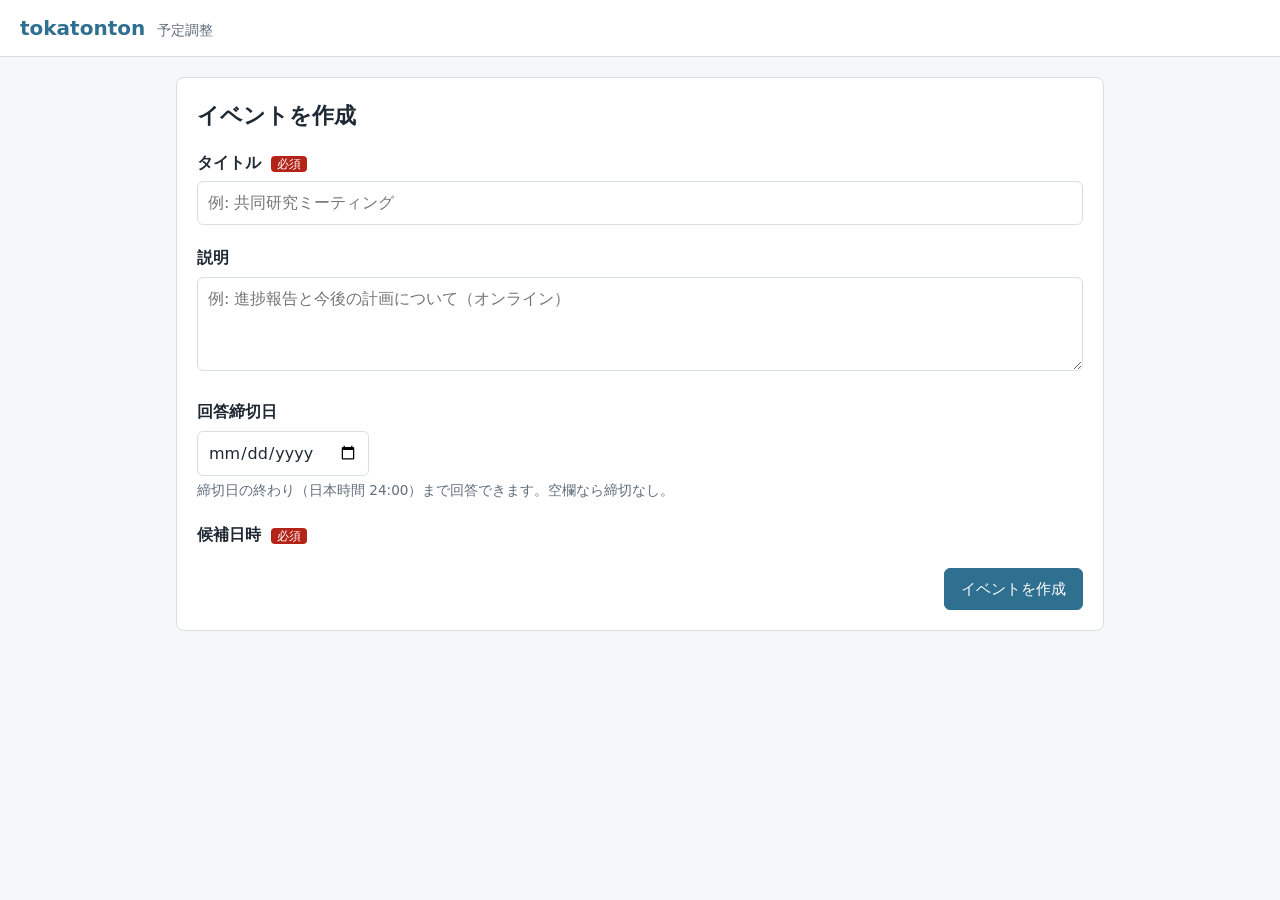
==== docs/index.html @ d165a8d4 "イベント作成・編集画面を追加 Co-Authored-By: Claude Opus 5.5 <noreply@anthropic.com> Claude-Session: https://claud" ====
<!DOCTYPE html>
<html lang="ja">
<head>
  <meta charset="UTF-8">
  <meta name="viewport" content="width=device-width, initial-scale=1">
  <meta name="referrer" content="no-referrer">
  <title>tokatonton - 予定調整</title>
  <link rel="stylesheet" href="css/style.css">
  <script type="module" src="js/create.js"></script>
</head>
<body>
  <header class="site-header">
    <a class="site-title" href="index.html">tokatonton</a>
    <span class="site-subtitle">予定調整</span>
  </header>

  <main class="container">
    <div id="message"></div>

    <section id="form-section" class="card">
      <h1 id="form-title">イベントを作成</h1>
      <form id="event-form" novalidate>
        <div class="field">
          <label for="title">タイトル <span class="required">必須</span></label>
          <input id="title" name="title" type="text" maxlength="200" required
                 placeholder="例: 共同研究ミーティング">
        </div>

        <div class="field">
          <label for="description">説明</label>
          <textarea id="description" name="description" rows="3" maxlength="5000"
                    placeholder="例: 進捗報告と今後の計画について（オンライン）"></textarea>
        </div>

        <div class="field">
          <label for="deadline">回答締切日</label>
          <input id="deadline" name="deadline" type="date">
          <p class="hint">締切日の終わり（日本時間 24:00）まで回答できます。空欄なら締切なし。</p>
        </div>

        <div class="field">
          <label>候補日時 <span class="required">必須</span></label>
          <div id="candidate-editor"></div>
        </div>

        <div id="form-error" class="field-error" role="alert"></div>

        <div class="actions">
          <a id="cancel-link" class="btn btn-secondary" hidden>キャンセル</a>
          <button id="submit-button" class="btn btn-primary" type="submit">イベントを作成</button>
        </div>
      </form>
    </section>

    <section id="result-section" class="card" hidden>
      <h1>イベントを作成しました</h1>

      <div class="url-box">
        <h2>参加者に送る URL</h2>
        <p class="hint">この URL を共同研究者に送ってください。URL を知っている人は誰でも回答できます。</p>
        <div class="url-row">
          <input id="share-url" type="text" readonly>
          <button id="copy-share" class="btn" type="button">コピー</button>
        </div>
      </div>

      <div class="url-box url-box-admin">
        <h2>幹事用 URL（他の人には教えないでください）</h2>
        <p class="hint">イベントの編集・日程の確定・削除ができます。なくすと再発行できないので保存しておいてください。</p>
        <div class="url-row">
          <input id="admin-url" type="text" readonly>
          <button id="copy-admin" class="btn" type="button">コピー</button>
        </div>
      </div>

      <div class="actions">
        <a id="open-event" class="btn btn-primary">イベントのページを開く</a>
      </div>
    </section>

    <section id="history-section" class="card" hidden>
      <h2>このブラウザで作成したイベント</h2>
      <ul id="history-list" class="history-list"></ul>
    </section>
  </main>
</body>
</html>
---- docs/css/style.css ----
/* tokatonton のスタイル */

:root {
  --color-text: #1f2933;
  --color-muted: #616e7c;
  --color-border: #d9dee3;
  --color-bg: #f5f7f9;
  --color-card: #ffffff;
  --color-primary: #2f6f8f;
  --color-primary-dark: #245a74;
  --color-danger: #b42318;
  --color-yes: #1e7a4c;
  --color-yes-bg: #e6f4ec;
  --color-maybe: #9a6b00;
  --color-maybe-bg: #fdf3d7;
  --color-no: #7b8794;
  --color-no-bg: #eef1f4;
  --color-best-bg: #f0f9f3;
  --color-decided-bg: #e5f0f7;
  --radius: 8px;
}

* {
  box-sizing: border-box;
}

body {
  margin: 0;
  font-family: system-ui, -apple-system, "Hiragino Sans", "Noto Sans JP", "Yu Gothic UI", sans-serif;
  line-height: 1.6;
  color: var(--color-text);
  background: var(--color-bg);
}

h1 {
  margin: 0 0 16px;
  font-size: 1.4rem;
}

h2 {
  margin: 0 0 12px;
  font-size: 1.1rem;
}

a {
  color: var(--color-primary);
}

[hidden] {
  display: none !important;
}

/* --- レイアウト --- */

.site-header {
  display: flex;
  align-items: baseline;
  gap: 12px;
  padding: 12px 20px;
  background: var(--color-card);
  border-bottom: 1px solid var(--color-border);
}

.site-title {
  font-size: 1.25rem;
  font-weight: 700;
  color: var(--color-primary);
  text-decoration: none;
}

.site-subtitle {
  font-size: 0.9rem;
  color: var(--color-muted);
}

.container {
  max-width: 960px;
  margin: 0 auto;
  padding: 20px 16px 60px;
}

.card {
  margin-bottom: 20px;
  padding: 20px;
  background: var(--color-card);
  border: 1px solid var(--color-border);
  border-radius: var(--radius);
}

.card-admin {
  border-color: #b9d3e1;
  background: #f7fbfd;
}

.section-header {
  display: flex;
  align-items: center;
  justify-content: space-between;
  gap: 12px;
  margin-bottom: 12px;
}

.section-header h2 {
  margin: 0;
}

/* --- フォーム --- */

.field {
  margin-bottom: 20px;
}

.field > label {
  display: block;
  margin-bottom: 6px;
  font-weight: 600;
}

.required {
  margin-left: 4px;
  padding: 1px 6px;
  font-size: 0.75rem;
  font-weight: 400;
  color: #fff;
  background: var(--color-danger);
  border-radius: 4px;
}

input[type="text"],
input[type="date"],
input[type="time"],
textarea {
  width: 100%;
  padding: 8px 10px;
  font: inherit;
  color: inherit;
  background: #fff;
  border: 1px solid var(--color-border);
  border-radius: 6px;
}

input[type="date"],
input[type="time"] {
  width: auto;
}

input:focus,
textarea:focus,
button:focus-visible,
a:focus-visible {
  outline: 2px solid var(--color-primary);
  outline-offset: 1px;
}

.hint {
  margin: 4px 0;
  font-size: 0.85rem;
  color: var(--color-muted);
}

.field-error {
  margin: 8px 0;
  color: var(--color-danger);
  font-size: 0.9rem;
}

.field-error:empty {
  display: none;
}

/* --- ボタン --- */

.btn {
  display: inline-block;
  padding: 8px 16px;
  font: inherit;
  font-size: 0.95rem;
  color: var(--color-text);
  text-decoration: none;
  white-space: nowrap;
  cursor: pointer;
  background: #fff;
  border: 1px solid var(--color-border);
  border-radius: 6px;
}

.btn:hover {
  background: var(--color-bg);
}

.btn:disabled {
  opacity: 0.5;
  cursor: not-allowed;
}

.btn-primary {
  color: #fff;
  background: var(--color-primary);
  border-color: var(--color-primary);
}

.btn-primary:hover {
  background: var(--color-primary-dark);
}

.btn-secondary {
  color: var(--color-muted);
}

.btn-danger {
  color: var(--color-danger);
  border-color: #f0c4c0;
}

.btn-danger:hover {
  background: #fdf0ef;
}

.btn-small {
  padding: 2px 10px;
  font-size: 0.85rem;
}

.btn-icon {
  width: 32px;
  height: 32px;
  padding: 0;
  font-size: 1.2rem;
  line-height: 1;
  cursor: pointer;
  background: transparent;
  border: none;
  border-radius: 50%;
}

.btn-icon:hover {
  background: var(--color-bg);
}

.btn-link {
  padding: 0;
  font: inherit;
  color: var(--color-primary);
  text-decoration: underline;
  cursor: pointer;
  background: none;
  border: none;
}

.btn-link:disabled {
  color: inherit;
  text-decoration: none;
  cursor: default;
}

.actions {
  display: flex;
  flex-wrap: wrap;
  justify-content: flex-end;
  gap: 8px;
  margin-top: 16px;
}

.actions-left {
  justify-content: flex-start;
}

/* --- メッセージ --- */

.message {
  margin-bottom: 20px;
  padding: 12px 16px;
  border-radius: var(--radius);
}

.message-error {
  color: var(--color-danger);
  background: #fdf0ef;
  border: 1px solid #f0c4c0;
}

.message-info {
  background: var(--color-decided-bg);
  border: 1px solid #b9d3e1;
}

.loading {
  color: var(--color-muted);
}

/* --- 候補日時の入力部品 --- */

.candidate-editor {
  display: grid;
  grid-template-columns: minmax(280px, 1fr) minmax(220px, 1fr);
  gap: 24px;
}

.calendar {
  max-width: 340px;
}

.calendar-header {
  display: flex;
  align-items: center;
  justify-content: space-between;
  margin-bottom: 4px;
}

.calendar-title {
  font-weight: 600;
}

.calendar-grid {
  display: grid;
  grid-template-columns: repeat(7, 1fr);
  gap: 2px;
}

.calendar-weekday {
  font-size: 0.8rem;
  text-align: center;
  color: var(--color-muted);
}

.calendar-day {
  position: relative;
  aspect-ratio: 1;
  font: inherit;
  cursor: pointer;
  background: #fff;
  border: 1px solid transparent;
  border-radius: 6px;
}

.calendar-day:hover:not(:disabled) {
  background: var(--color-bg);
}

.calendar-day:disabled {
  color: #c4cbd2;
  cursor: default;
}

.calendar-day.is-today {
  border-color: var(--color-border);
}

.calendar-day.is-selected {
  color: #fff;
  background: var(--color-primary);
}

/* 候補がすでにある日は下に点を付ける */
.calendar-day.has-candidate::after {
  position: absolute;
  bottom: 3px;
  left: 50%;
  width: 5px;
  height: 5px;
  content: "";
  background: var(--color-yes);
  border-radius: 50%;
  transform: translateX(-50%);
}

.calendar-day.is-selected.has-candidate::after {
  background: #fff;
}

.weekday-0:not(.is-selected):not(:disabled) {
  color: #c0392b;
}

.weekday-6:not(.is-selected):not(:disabled) {
  color: #2471a3;
}

.time-range {
  display: flex;
  flex-wrap: wrap;
  align-items: center;
  gap: 8px;
}

.candidate-list ul {
  margin: 0;
  padding: 0;
  list-style: none;
}

.candidate-list li {
  display: flex;
  align-items: center;
  gap: 12px;
  padding: 4px 0;
  border-bottom: 1px solid var(--color-bg);
}

.candidate-list .candidate-date {
  min-width: 6.5em;
  font-weight: 600;
}

.candidate-list .btn-remove {
  margin-left: auto;
  color: var(--color-muted);
}

.empty {
  color: var(--color-muted);
}

/* --- URL の表示 --- */

.url-box {
  margin-bottom: 20px;
}

.url-box-admin h2 {
  color: var(--color-danger);
}

.url-row {
  display: flex;
  gap: 8px;
}

.url-row input {
  flex: 1;
  min-width: 0;
}

.history-list {
  margin: 0;
  padding-left: 20px;
}

.history-list li {
  margin-bottom: 4px;
}

.history-list .btn-link {
  margin-left: 12px;
  font-size: 0.85rem;
  color: var(--color-muted);
}

/* --- イベント画面 --- */

.description {
  margin: 0 0 8px;
  white-space: pre-wrap;
}

.description:empty {
  display: none;
}

.deadline {
  margin: 0;
  font-size: 0.9rem;
  color: var(--color-muted);
}

.deadline.is-closed {
  font-weight: 600;
  color: var(--color-danger);
}

.decided-banner {
  display: flex;
  flex-wrap: wrap;
  align-items: center;
  gap: 12px;
  margin-top: 12px;
  padding: 12px 16px;
  font-size: 1.1rem;
  background: var(--color-decided-bg);
  border-radius: var(--radius);
}

.decided-label {
  padding: 2px 10px;
  font-size: 0.85rem;
  color: #fff;
  background: var(--color-primary);
  border-radius: 4px;
}

/* --- 集計表 --- */

.table-scroll {
  overflow-x: auto;
}

.summary-table {
  border-collapse: collapse;
  white-space: nowrap;
}

.summary-table th,
.summary-table td {
  padding: 6px 10px;
  text-align: center;
  border: 1px solid var(--color-border);
}

.summary-table thead th {
  font-size: 0.9rem;
  background: var(--color-bg);
}

.summary-table .col-date {
  position: sticky;
  left: 0;
  z-index: 1;
  text-align: left;
  background: var(--color-card);
}

.summary-table thead .col-date {
  background: var(--color-bg);
}

.summary-table .col-count {
  min-width: 2.5em;
  font-weight: 600;
}

.count-yes {
  color: var(--color-yes);
}

.count-maybe {
  color: var(--color-maybe);
}

.count-no {
  color: var(--color-no);
}

.summary-table .col-person {
  max-width: 8em;
  overflow: hidden;
  text-overflow: ellipsis;
}

.summary-table tr.is-best td,
.summary-table tr.is-best .col-date {
  background: var(--color-best-bg);
}

.summary-table tr.is-decided td,
.summary-table tr.is-decided .col-date {
  background: var(--color-decided-bg);
}

.summary-table .candidate-date {
  font-weight: 600;
}

.answer {
  font-size: 1.1rem;
}

.answer-yes {
  color: var(--color-yes);
}

.answer-maybe {
  color: var(--color-maybe);
}

.answer-no {
  color: var(--color-no);
}

.answer-none {
  color: #c4cbd2;
}

.badge {
  margin-left: 8px;
  padding: 1px 8px;
  font-size: 0.75rem;
  color: #fff;
  background: var(--color-primary);
  border-radius: 4px;
}

.legend {
  margin-top: 8px;
}

/* --- 回答フォーム --- */

.answer-bulk {
  display: flex;
  flex-wrap: wrap;
  align-items: center;
  gap: 6px;
  margin-bottom: 8px;
}

.answer-row {
  display: flex;
  flex-wrap: wrap;
  align-items: center;
  justify-content: space-between;
  gap: 8px;
  padding: 8px 0;
  border-bottom: 1px solid var(--color-bg);
}

.answer-choices {
  display: flex;
  gap: 6px;
}

.choice {
  width: 48px;
  height: 40px;
  font: inherit;
  font-size: 1.2rem;
  color: var(--color-muted);
  cursor: pointer;
  background: #fff;
  border: 1px solid var(--color-border);
  border-radius: 6px;
}

.choice-yes[aria-pressed="true"] {
  color: var(--color-yes);
  background: var(--color-yes-bg);
  border-color: var(--color-yes);
}

.choice-maybe[aria-pressed="true"] {
  color: var(--color-maybe);
  background: var(--color-maybe-bg);
  border-color: var(--color-maybe);
}

.choice-no[aria-pressed="true"] {
  color: #4b5563;
  background: var(--color-no-bg);
  border-color: var(--color-no);
}

/* --- コメント --- */

.comment-list {
  margin: 0;
  padding: 0;
  list-style: none;
}

.comment-list li {
  padding: 8px 0;
  border-bottom: 1px solid var(--color-bg);
}

.comment-name {
  font-weight: 600;
}

.comment-text {
  margin: 2px 0 0;
  white-space: pre-wrap;
}

/* --- スマホ --- */

@media (max-width: 640px) {
  .candidate-editor {
    grid-template-columns: 1fr;
  }

  .calendar {
    max-width: none;
  }

  .card {
    padding: 16px;
  }

  .url-row {
    flex-direction: column;
  }
}
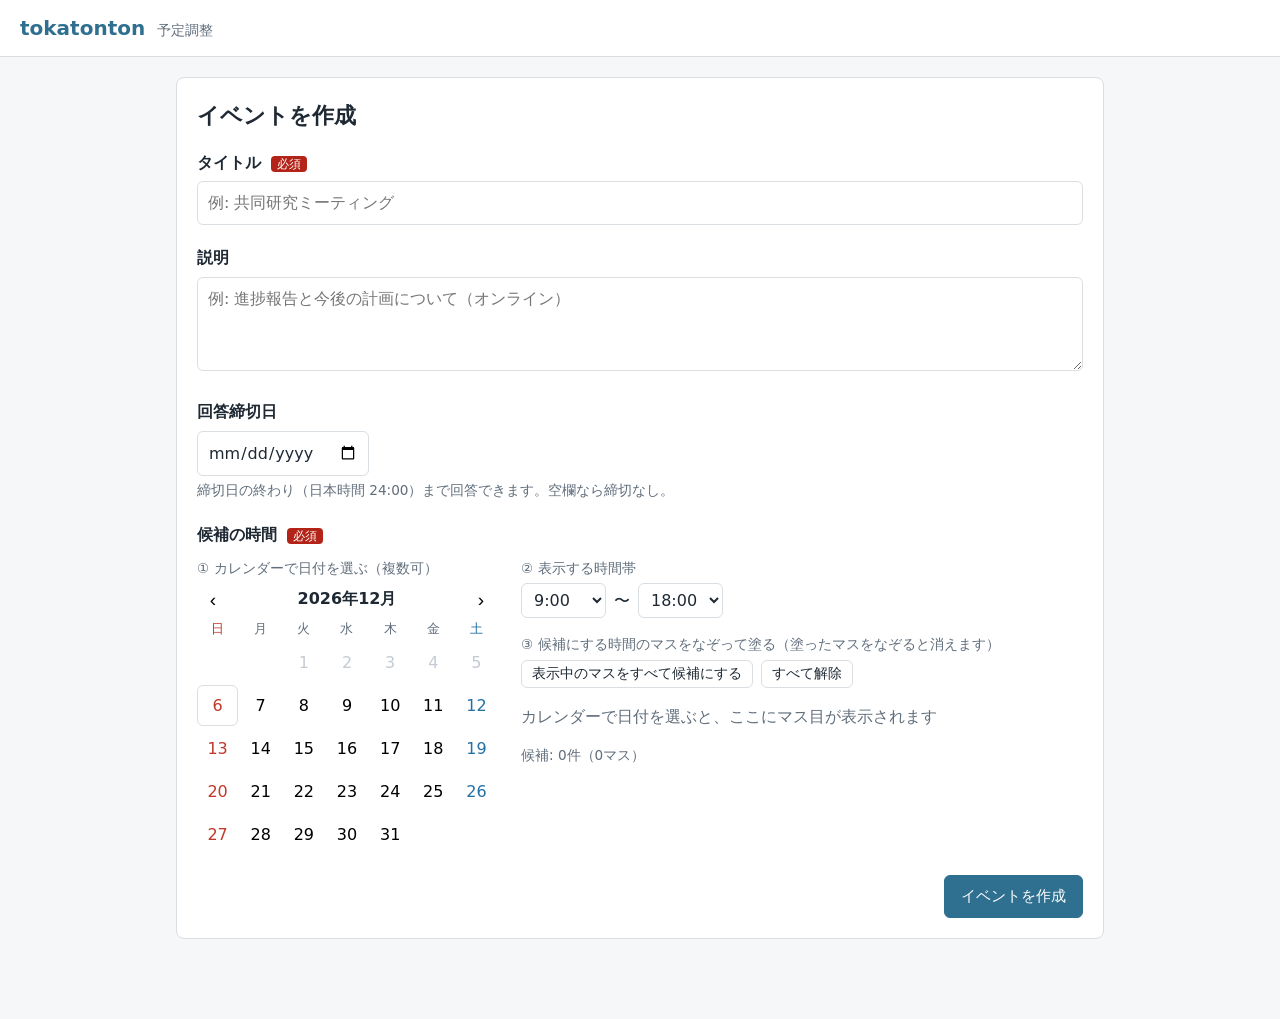
==== commit a7bf2f5a: "幹事の候補入力をマス目方式に置き換え Co-Authored-By: Claude Opus 5.5 <noreply@anthropic.com> Claude-Session: https://c" ====
--- a/docs/index.html
+++ b/docs/index.html
@@ -39,8 +39,8 @@
         </div>
 
         <div class="field">
-          <label>候補日時 <span class="required">必須</span></label>
-          <div id="candidate-editor"></div>
+          <label>候補の時間 <span class="required">必須</span></label>
+          <div id="slot-editor"></div>
         </div>
 
         <div id="form-error" class="field-error" role="alert"></div>
--- a/docs/css/style.css
+++ b/docs/css/style.css
@@ -288,16 +288,21 @@
   color: var(--color-muted);
 }
 
-/* --- 候補日時の入力部品 --- */
-
-.candidate-editor {
+/* --- 候補のマスを選ぶ部品（幹事） --- */
+
+.slot-editor {
   display: grid;
-  grid-template-columns: minmax(280px, 1fr) minmax(220px, 1fr);
+  grid-template-columns: 300px minmax(0, 1fr);
   gap: 24px;
+  align-items: start;
+}
+
+.slot-editor-step > .hint:not(:first-child) {
+  margin-top: 16px;
 }
 
 .calendar {
-  max-width: 340px;
+  max-width: 300px;
 }
 
 .calendar-header {
@@ -324,7 +329,6 @@
 }
 
 .calendar-day {
-  position: relative;
   aspect-ratio: 1;
   font: inherit;
   cursor: pointer;
@@ -351,23 +355,6 @@
   background: var(--color-primary);
 }
 
-/* 候補がすでにある日は下に点を付ける */
-.calendar-day.has-candidate::after {
-  position: absolute;
-  bottom: 3px;
-  left: 50%;
-  width: 5px;
-  height: 5px;
-  content: "";
-  background: var(--color-yes);
-  border-radius: 50%;
-  transform: translateX(-50%);
-}
-
-.calendar-day.is-selected.has-candidate::after {
-  background: #fff;
-}
-
 .weekday-0:not(.is-selected):not(:disabled) {
   color: #c0392b;
 }
@@ -383,28 +370,27 @@
   gap: 8px;
 }
 
-.candidate-list ul {
-  margin: 0;
-  padding: 0;
-  list-style: none;
-}
-
-.candidate-list li {
-  display: flex;
-  align-items: center;
-  gap: 12px;
-  padding: 4px 0;
-  border-bottom: 1px solid var(--color-bg);
-}
-
-.candidate-list .candidate-date {
-  min-width: 6.5em;
-  font-weight: 600;
-}
-
-.candidate-list .btn-remove {
-  margin-left: auto;
-  color: var(--color-muted);
+select {
+  padding: 6px 8px;
+  font: inherit;
+  color: inherit;
+  background: #fff;
+  border: 1px solid var(--color-border);
+  border-radius: 6px;
+}
+
+.slot-editor .actions {
+  margin: 0 0 8px;
+}
+
+.slot-summary {
+  margin-top: 8px;
+}
+
+.range-list {
+  margin: 4px 0;
+  padding-left: 20px;
+  font-size: 0.9rem;
 }
 
 .empty {
@@ -488,132 +474,255 @@
   border-radius: 4px;
 }
 
-/* --- 集計表 --- */
-
-.table-scroll {
-  overflow-x: auto;
-}
-
-.summary-table {
-  border-collapse: collapse;
+/* --- マス目（共通） --- */
+
+.slot-grid-scroll {
+  max-height: 70vh;
+  overflow: auto;
+  border: 1px solid var(--color-border);
+  border-radius: 6px;
+}
+
+.slot-grid {
+  border-collapse: separate;
+  border-spacing: 0;
+  user-select: none;
+  -webkit-user-select: none;
+  -webkit-tap-highlight-color: transparent;
+}
+
+/* なぞる操作を受け付けている間は、マスの上でスクロールしない（スマホで指でなぞれるように） */
+.slot-grid.is-paintable td {
+  touch-action: none;
+}
+
+.slot-grid th {
+  font-weight: 400;
+  background: var(--color-bg);
+}
+
+/* 日付の見出しと時刻の列は、スクロールしても見えるように固定する */
+.slot-grid thead th {
+  position: sticky;
+  top: 0;
+  z-index: 2;
+  min-width: 64px;
+  padding: 4px 6px;
+  font-size: 0.85rem;
+  font-weight: 600;
   white-space: nowrap;
-}
-
-.summary-table th,
-.summary-table td {
-  padding: 6px 10px;
-  text-align: center;
-  border: 1px solid var(--color-border);
-}
-
-.summary-table thead th {
-  font-size: 0.9rem;
-  background: var(--color-bg);
-}
-
-.summary-table .col-date {
+  border-bottom: 1px solid var(--color-border);
+}
+
+.slot-grid .slot-time {
   position: sticky;
   left: 0;
   z-index: 1;
-  text-align: left;
-  background: var(--color-card);
-}
-
-.summary-table thead .col-date {
-  background: var(--color-bg);
-}
-
-.summary-table .col-count {
-  min-width: 2.5em;
+  min-width: 52px;
+  padding: 0 6px;
+  font-size: 0.75rem;
+  color: var(--color-muted);
+  text-align: right;
+  vertical-align: top;
+  border-right: 1px solid var(--color-border);
+}
+
+.slot-grid .slot-corner {
+  left: 0;
+  z-index: 3;
+}
+
+.slot-grid td {
+  height: 22px;
+  padding: 0;
+  font-size: 0.8rem;
+  line-height: 22px;
+  text-align: center;
+  border-right: 1px solid #e6eaee;
+  border-bottom: 1px dotted #e6eaee;
+}
+
+/* 正時の境目の線は少し濃くする */
+.slot-grid tr.is-half td,
+.slot-grid tr.is-half th {
+  border-bottom: 1px solid #d9dee3;
+}
+
+.slot-grid.is-paintable td.is-slot,
+.slot-grid.is-paintable td.is-blank,
+.slot-grid.is-paintable td.is-candidate {
+  cursor: pointer;
+}
+
+/* 候補外のマス */
+.slot-grid td.is-off {
+  background: repeating-linear-gradient(45deg, #f3f5f7, #f3f5f7 4px, #eceff2 4px, #eceff2 8px);
+}
+
+/* 幹事が候補を塗るマス */
+.slot-grid td.is-blank {
+  background: #fff;
+}
+
+.slot-grid td.is-candidate {
+  background: #9cc3d8;
+}
+
+/* 参加者が回答を塗るマス */
+.slot-grid td.answer-none {
+  background: #fff;
+}
+
+.slot-grid td.answer-yes {
+  color: var(--color-yes);
+  font-weight: 700;
+  background: #b7e0c7;
+}
+
+.slot-grid td.answer-maybe {
+  color: var(--color-maybe);
+  font-weight: 700;
+  background: #f6e3a6;
+}
+
+.slot-grid td.answer-no {
+  color: #6b7280;
+  background: #dde2e7;
+}
+
+/* 回答状況: ○ が多いほど濃い緑（--level は 0〜1） */
+.slot-grid td.heat {
   font-weight: 600;
-}
-
-.count-yes {
-  color: var(--color-yes);
-}
-
-.count-maybe {
-  color: var(--color-maybe);
-}
-
-.count-no {
-  color: var(--color-no);
-}
-
-.summary-table .col-person {
-  max-width: 8em;
-  overflow: hidden;
-  text-overflow: ellipsis;
-}
-
-.summary-table tr.is-best td,
-.summary-table tr.is-best .col-date {
-  background: var(--color-best-bg);
-}
-
-.summary-table tr.is-decided td,
-.summary-table tr.is-decided .col-date {
-  background: var(--color-decided-bg);
-}
-
-.summary-table .candidate-date {
-  font-weight: 600;
-}
-
-.answer {
-  font-size: 1.1rem;
-}
-
-.answer-yes {
-  color: var(--color-yes);
-}
-
-.answer-maybe {
-  color: var(--color-maybe);
-}
-
-.answer-no {
-  color: var(--color-no);
-}
-
-.answer-none {
-  color: #c4cbd2;
-}
-
-.badge {
-  margin-left: 8px;
-  padding: 1px 8px;
-  font-size: 0.75rem;
-  color: #fff;
-  background: var(--color-primary);
-  border-radius: 4px;
-}
-
-.legend {
-  margin-top: 8px;
-}
-
-/* --- 回答フォーム --- */
-
-.answer-bulk {
+  color: #134e32;
+  background: color-mix(in srgb, #2e9d63 calc(var(--level, 0) * 85%), #fff);
+}
+
+.slot-grid td.is-best {
+  outline: 2px solid #134e32;
+  outline-offset: -2px;
+}
+
+.slot-grid td.is-decided {
+  outline: 3px solid var(--color-primary);
+  outline-offset: -3px;
+}
+
+.slot-grid td.is-picking {
+  background: #f5b971;
+}
+
+/* --- 回答状況 --- */
+
+.participants {
   display: flex;
   flex-wrap: wrap;
   align-items: center;
   gap: 6px;
-  margin-bottom: 8px;
-}
-
-.answer-row {
+  margin-bottom: 12px;
+}
+
+.participant {
+  padding: 2px 12px;
+  font: inherit;
+  font-size: 0.9rem;
+  color: var(--color-primary);
+  cursor: pointer;
+  background: #fff;
+  border: 1px solid #b9d3e1;
+  border-radius: 999px;
+}
+
+.participant:hover:not(:disabled) {
+  background: var(--color-decided-bg);
+}
+
+.participant:disabled {
+  color: var(--color-text);
+  cursor: default;
+}
+
+.summary-layout {
+  display: grid;
+  grid-template-columns: minmax(0, auto) minmax(200px, 1fr);
+  gap: 16px;
+  align-items: start;
+}
+
+.slot-detail {
+  position: sticky;
+  top: 12px;
+  padding: 12px;
+  font-size: 0.9rem;
+  background: var(--color-bg);
+  border-radius: 6px;
+}
+
+.slot-detail-title {
+  margin: 0 0 8px;
+  font-weight: 600;
+}
+
+.slot-detail dl {
+  margin: 0;
+}
+
+.slot-detail dt {
+  font-weight: 600;
+}
+
+.slot-detail dd {
+  margin: 0 0 6px;
+}
+
+.answer-yes {
+  color: var(--color-yes);
+}
+
+.answer-maybe {
+  color: var(--color-maybe);
+}
+
+.answer-no,
+.answer-none {
+  color: var(--color-no);
+}
+
+.decide-bar {
+  margin-bottom: 12px;
+  padding: 12px 16px;
+  background: #fdf1e3;
+  border: 1px solid #f5b971;
+  border-radius: 6px;
+}
+
+.decide-bar p {
+  margin: 0;
+  font-weight: 600;
+}
+
+.decide-bar .actions {
+  margin-top: 8px;
+}
+
+.legend {
+  margin-top: 8px;
+}
+
+.legend-best {
+  padding: 0 4px;
+  border: 2px solid #134e32;
+}
+
+/* --- 回答フォーム --- */
+
+.brush-bar {
   display: flex;
   flex-wrap: wrap;
   align-items: center;
-  justify-content: space-between;
   gap: 8px;
-  padding: 8px 0;
-  border-bottom: 1px solid var(--color-bg);
-}
-
-.answer-choices {
+}
+
+.brushes {
   display: flex;
   gap: 6px;
 }
@@ -630,22 +739,26 @@
   border-radius: 6px;
 }
 
-.choice-yes[aria-pressed="true"] {
+.choice-yes[aria-checked="true"] {
   color: var(--color-yes);
   background: var(--color-yes-bg);
-  border-color: var(--color-yes);
-}
-
-.choice-maybe[aria-pressed="true"] {
+  border: 2px solid var(--color-yes);
+}
+
+.choice-maybe[aria-checked="true"] {
   color: var(--color-maybe);
   background: var(--color-maybe-bg);
-  border-color: var(--color-maybe);
-}
-
-.choice-no[aria-pressed="true"] {
+  border: 2px solid var(--color-maybe);
+}
+
+.choice-no[aria-checked="true"] {
   color: #4b5563;
   background: var(--color-no-bg);
-  border-color: var(--color-no);
+  border: 2px solid var(--color-no);
+}
+
+#answer-grid {
+  margin-top: 8px;
 }
 
 /* --- コメント --- */
@@ -672,8 +785,9 @@
 
 /* --- スマホ --- */
 
-@media (max-width: 640px) {
-  .candidate-editor {
+@media (max-width: 760px) {
+  .slot-editor,
+  .summary-layout {
     grid-template-columns: 1fr;
   }
 
@@ -681,6 +795,12 @@
     max-width: none;
   }
 
+  .slot-detail {
+    position: static;
+  }
+}
+
+@media (max-width: 640px) {
   .card {
     padding: 16px;
   }
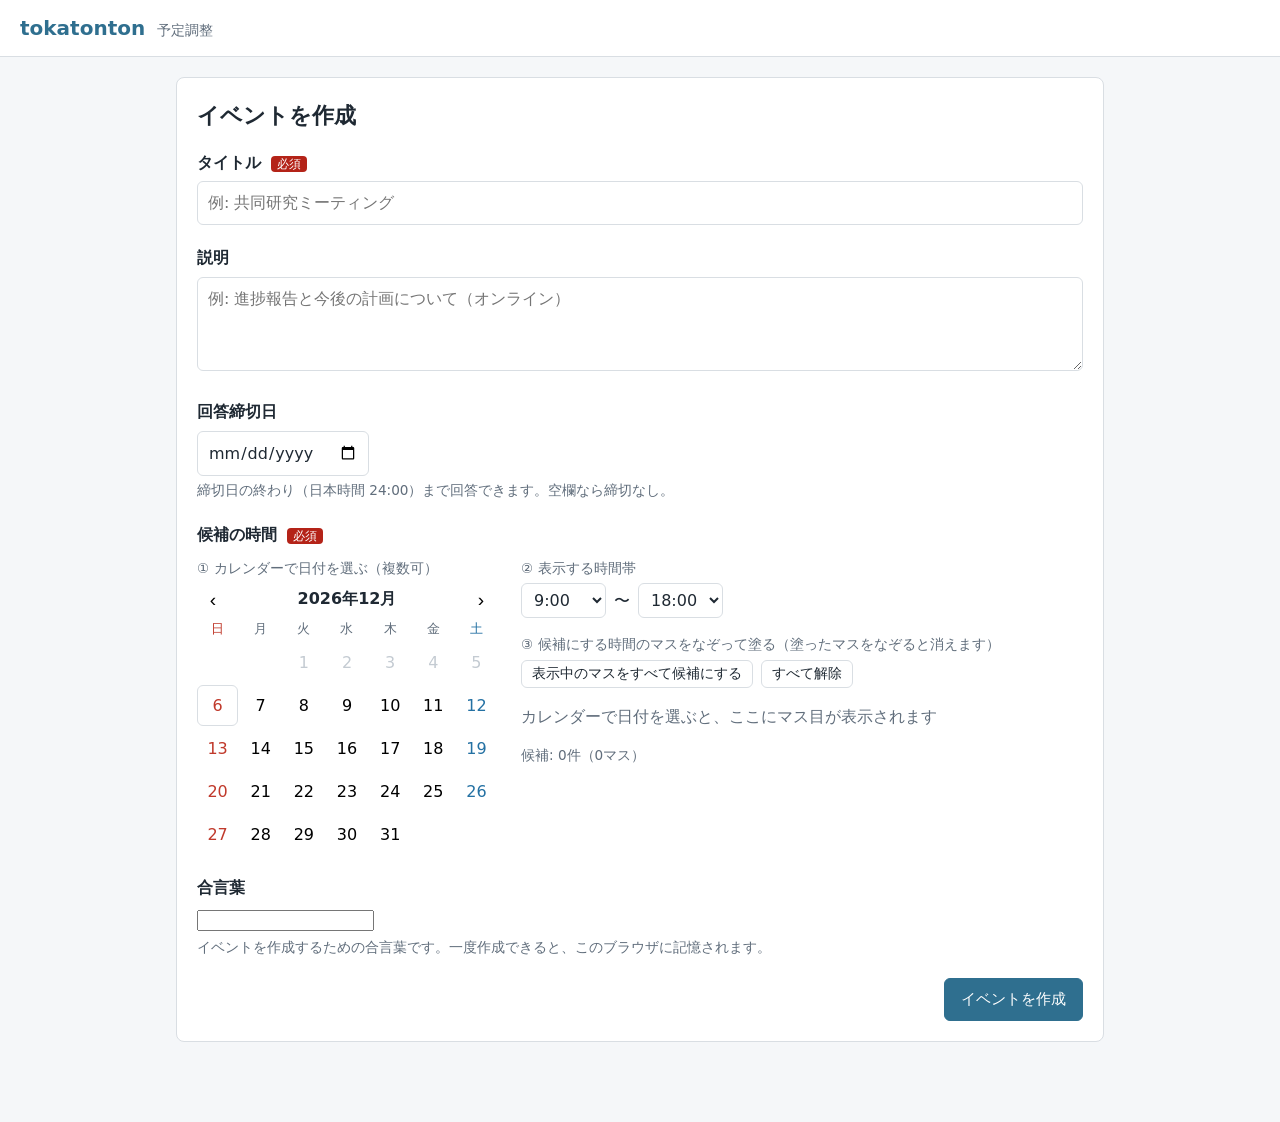
==== commit 072dfacf: "作成画面に合言葉の入力欄を追加 Co-Authored-By: Claude Opus 5.5 <noreply@anthropic.com> Claude-Session: https://clau" ====
--- a/docs/index.html
+++ b/docs/index.html
@@ -43,6 +43,12 @@
           <div id="slot-editor"></div>
         </div>
 
+        <div id="passphrase-field" class="field">
+          <label for="passphrase">合言葉</label>
+          <input id="passphrase" name="passphrase" type="password" autocomplete="off" maxlength="200">
+          <p class="hint">イベントを作成するための合言葉です。一度作成できると、このブラウザに記憶されます。</p>
+        </div>
+
         <div id="form-error" class="field-error" role="alert"></div>
 
         <div class="actions">
